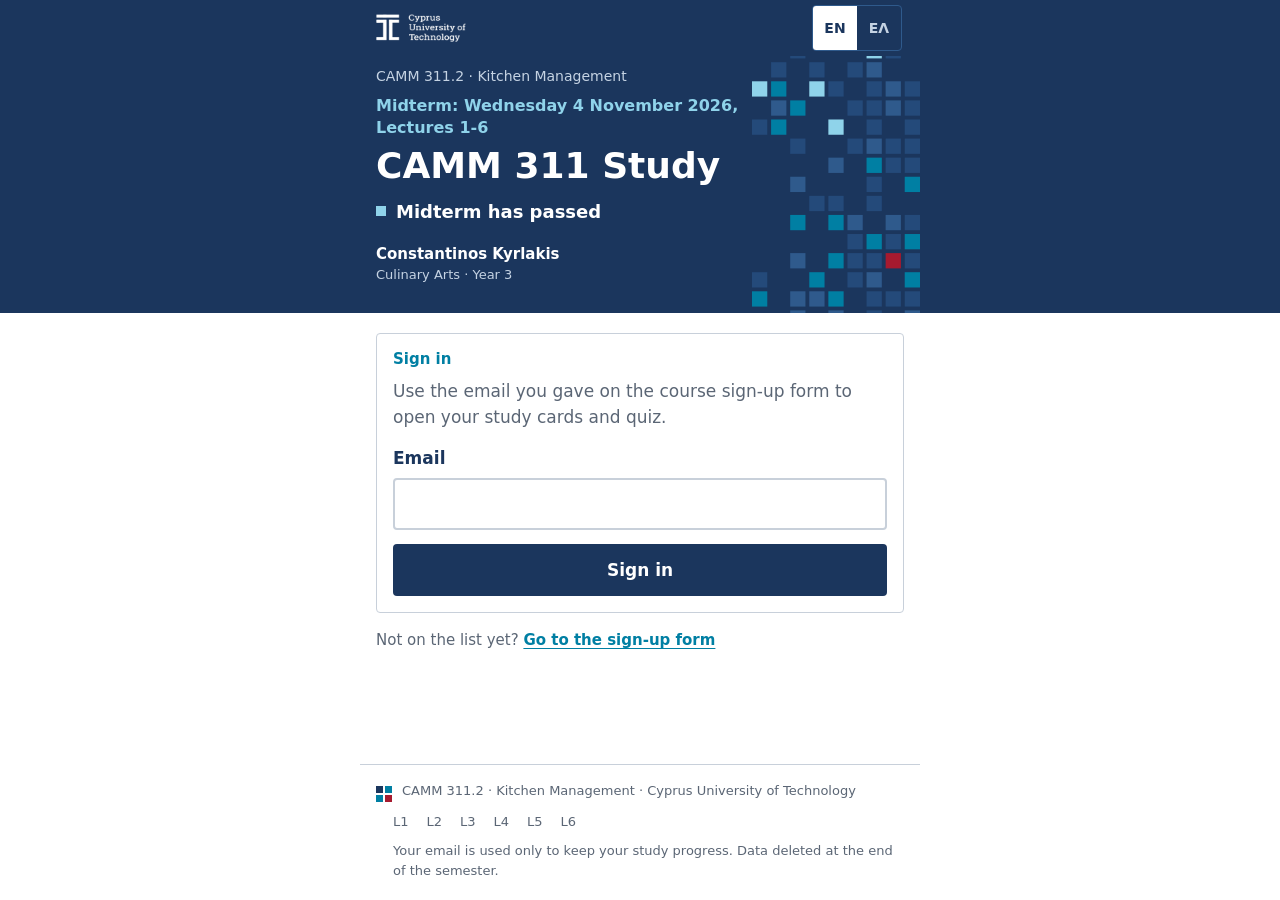
==== study/index.html @ 04f40eab "CAMM 311 study app: flip cards and practice quiz (EN/GR), installable, offline Sign-in checks the si" ====
<!doctype html>
<html lang="en">
<head>
<meta charset="utf-8">
<meta name="viewport" content="width=device-width, initial-scale=1, viewport-fit=cover">
<meta name="robots" content="noindex, nofollow">
<meta name="color-scheme" content="light dark">
<meta name="theme-color" content="#1b365d" media="(prefers-color-scheme: light)">
<meta name="theme-color" content="#091829" media="(prefers-color-scheme: dark)">
<meta name="mobile-web-app-capable" content="yes">
<meta name="apple-mobile-web-app-capable" content="yes">
<meta name="apple-mobile-web-app-title" content="CAMM 311">
<meta name="apple-mobile-web-app-status-bar-style" content="black-translucent">
<title>CAMM 311 Study</title>
<link rel="manifest" href="manifest.webmanifest">
<link rel="icon" type="image/png" href="icons/icon-192.png">
<link rel="apple-touch-icon" href="icons/apple-touch-icon.png">
<link rel="stylesheet" href="app.css">
</head>
<body>
<header id="top" class="top"></header>
<main id="main" class="wrap" tabindex="-1"><p class="status">&hellip;</p></main>
<footer class="foot wrap" id="foot"></footer>
<div id="live" class="sr" role="status" aria-live="polite"></div>
<noscript>This study app needs JavaScript. / Η εφαρμογή χρειάζεται JavaScript.</noscript>
<script src="app.js" defer></script>
</body>
</html>
---- study/app.css ----
/* CAMM 311 Study - CUT (TEPAK) deck look: flat, white academic, navy + blue, square-ish corners. */

:root {
  color-scheme: light dark;
  --bg: #ffffff;
  --surface: #ffffff;
  --bar: #1b365d;
  --ink: #1e2a38;
  --muted: #5b6675;
  --hair: #c8d0da;
  --tint: #eef3f7;
  --tint2: #dde8f0;
  --head: #1b365d;
  --navy2: #244a7a;
  --navy3: #2f5a8c;
  --blue: #007fa3;
  --lblue: #8fd3ea;
  --red: #a61a2f;
  --sub: #c5d3e3;
  --strong: #1b365d;
  --on-strong: #ffffff;
  --accent: #007fa3;
  --on-accent: #ffffff;
  --outline: #1b365d;
  --badge: #1b365d;
  --ok: #007fa3;
  --ok-bg: #e3f3f8;
  --err: #a61a2f;
  --err-bg: #f8e6e9;
  --focus: #007fa3;
  --r: 4px;
  --font: "Segoe UI", system-ui, -apple-system, Roboto, "Noto Sans", Arial, sans-serif;
}

@media (prefers-color-scheme: dark) {
  :root {
    --bg: #0f2440;
    --surface: #17345a;
    --bar: #091829;
    --ink: #dce5ee;
    --muted: #9db0c4;
    --hair: #2d4a6e;
    --tint: #17345a;
    --tint2: #21426c;
    --head: #ffffff;
    --navy2: #1b365d;
    --navy3: #2f5a8c;
    --blue: #38b2da;
    --lblue: #8fd3ea;
    --red: #f08a96;
    --sub: #b7c6d6;
    --strong: #8fd3ea;
    --on-strong: #091829;
    --accent: #38b2da;
    --on-accent: #091829;
    --outline: #8fd3ea;
    --badge: #2f5a8c;
    --ok: #38b2da;
    --ok-bg: #14405c;
    --err: #f08a96;
    --err-bg: #3d2535;
    --focus: #8fd3ea;
  }
}

*, *::before, *::after { box-sizing: border-box; }
html { -webkit-text-size-adjust: 100%; text-size-adjust: 100%; }
body {
  margin: 0;
  min-height: 100vh;
  min-height: 100dvh;
  display: flex;
  flex-direction: column;
  background: var(--bg);
  color: var(--ink);
  font: 17px/1.5 var(--font);
  -webkit-tap-highlight-color: transparent;
}
[hidden] { display: none !important; }
img, svg { max-width: 100%; }
p { margin: 0; }
button, input { font: inherit; }
button { touch-action: manipulation; }
:focus-visible { outline: 3px solid var(--focus); outline-offset: 2px; }
main:focus { outline: none; }
.sr {
  position: absolute; width: 1px; height: 1px; margin: -1px; padding: 0; overflow: hidden;
  clip: rect(0 0 0 0); white-space: nowrap; border: 0;
}

.wrap {
  width: 100%;
  max-width: 560px;
  margin: 0 auto;
  padding-left: max(16px, env(safe-area-inset-left));
  padding-right: max(16px, env(safe-area-inset-right));
}

/* ---------- top bar and hero ---------- */
.top {
  position: sticky; top: 0; z-index: 10;
  background: var(--bar); color: #fff;
  padding-top: env(safe-area-inset-top);
}
.top.home { position: static; }
.top :focus-visible { outline-color: var(--lblue); }
.bar { display: flex; align-items: center; gap: 4px; min-height: 56px; }
.bar .logo { display: block; height: 28px; width: auto; }
.bar .logo-link { display: flex; align-items: center; padding: 0 4px; min-height: 48px; }
.bar .grow { flex: 1; }
.iconbtn {
  width: 48px; height: 48px; flex: none;
  display: grid; place-items: center;
  border: 0; border-radius: var(--r);
  background: transparent; color: #fff; cursor: pointer;
}
.iconbtn:hover { background: var(--navy2); }
.lang { display: flex; border: 1px solid var(--navy3); border-radius: var(--r); overflow: hidden; margin-right: 2px; }
.lang button {
  min-width: 44px; height: 44px; padding: 0 8px;
  border: 0; background: transparent; color: var(--sub);
  font-weight: 600; font-size: 14px; cursor: pointer;
}
.lang button[aria-pressed="true"] { background: #fff; color: #1b365d; }
@media (prefers-color-scheme: dark) { .lang button[aria-pressed="true"] { background: var(--lblue); color: #091829; } }

.hero { position: relative; max-width: 560px; margin: 0 auto; overflow: hidden; }
.hero-text { position: relative; padding-top: 10px; padding-bottom: 28px; padding-right: calc(max(30%, 96px) + 6px); }
.h-sub { color: var(--sub); font-size: 14px; margin-bottom: 8px; }
.h-label { color: var(--lblue); font-weight: 600; font-size: 16px; line-height: 1.35; margin-bottom: 8px; }
.h-title { margin: 0 0 12px; color: #fff; font-weight: 600; font-size: clamp(28px, 8.4vw, 36px); line-height: 1.1; }
.h-count { display: flex; align-items: center; gap: 10px; color: #fff; font-weight: 600; font-size: 18px; margin-bottom: 18px; }
.h-count i { flex: none; width: 10px; height: 10px; background: var(--lblue); }
.h-who { color: #fff; font-weight: 600; font-size: 15px; }
.h-prog { color: var(--sub); font-size: 13px; }
.mosaic { position: absolute; top: 0; right: 0; height: 100%; width: 30%; min-width: 96px; max-width: 210px; }
.mosaic .n2 { fill: var(--navy2); }
.mosaic .n3 { fill: var(--navy3); }
.mosaic .b { fill: var(--blue); }
.mosaic .lb { fill: var(--lblue); }
.mosaic .r { fill: var(--red); }

.menuwrap { position: relative; }
.menu {
  position: absolute; right: 0; top: calc(100% + 4px); z-index: 30;
  width: min(300px, calc(100vw - 24px));
  background: var(--surface); color: var(--ink);
  border: 1px solid var(--hair); border-radius: var(--r);
  padding: 14px;
}
.menu .m-label { color: var(--muted); font-size: 13px; }
.menu .m-email { font-weight: 600; overflow-wrap: anywhere; margin-bottom: 8px; }
.menu .m-sync { color: var(--muted); font-size: 13px; margin-bottom: 12px; }
.menu :focus-visible { outline-color: var(--focus); }

/* ---------- pages ---------- */
main { flex: 1; width: 100%; }
.page { padding-top: 20px; padding-bottom: 28px; }
h1.title { margin: 0 0 6px; color: var(--head); font-weight: 600; font-size: 26px; line-height: 1.2; }
.lead { color: var(--muted); margin-bottom: 16px; }
h2.label { margin: 26px 0 10px; color: var(--blue); font-weight: 600; font-size: 15px; line-height: 1.3; }
.status { padding: 32px 0; color: var(--muted); text-align: center; }

.panel { background: var(--surface); border: 1px solid var(--hair); border-radius: var(--r); padding: 16px; }
.band { background: var(--tint); border-radius: var(--r); padding: 12px 14px; color: var(--ink); font-size: 15px; }
.band + .band { margin-top: 8px; }
.band.err { border-left: 4px solid var(--err); }
.band.ok { border-left: 4px solid var(--blue); }
.link { color: var(--blue); font-weight: 600; text-underline-offset: 3px; }

/* ---------- buttons ---------- */
.btn {
  display: inline-flex; align-items: center; justify-content: center; gap: 8px;
  min-height: 52px; padding: 12px 18px;
  border: 2px solid transparent; border-radius: var(--r);
  font-weight: 600; font-size: 17px; line-height: 1.2; text-align: center;
  cursor: pointer; -webkit-appearance: none; appearance: none;
}
.btn.primary { background: var(--strong); color: var(--on-strong); }
.btn.accent { background: var(--accent); color: var(--on-accent); }
.btn.ghost { background: transparent; color: var(--outline); border-color: var(--outline); }
.btn.block { width: 100%; }
.btn:disabled { opacity: .45; cursor: default; }
.btn.small { min-height: 48px; padding: 8px 12px; font-size: 15px; }
@media (hover: hover) {
  .btn.primary:hover:not(:disabled) { background: var(--navy2); }
  .btn.accent:hover:not(:disabled) { filter: brightness(1.08); }
  .btn.ghost:hover:not(:disabled) { background: var(--tint); }
}
@media (prefers-color-scheme: dark) {
  @media (hover: hover) { .btn.primary:hover:not(:disabled) { background: var(--lblue); filter: brightness(1.08); } }
}

.bigbtns { display: grid; gap: 12px; margin: 20px 0 8px; }
.bigbtn {
  display: flex; align-items: center; gap: 12px; width: 100%;
  min-height: 76px; padding: 14px 16px;
  border: 0; border-radius: var(--r); text-align: left; cursor: pointer;
}
.bigbtn.primary { background: var(--strong); color: var(--on-strong); }
.bigbtn.accent { background: var(--accent); color: var(--on-accent); }
.bigbtn .bb-text { flex: 1; display: block; }
.bigbtn .t { display: block; font-size: 20px; font-weight: 600; line-height: 1.25; }
.bigbtn .s { display: block; font-size: 14px; opacity: .92; }

.ic { width: 22px; height: 22px; flex: none; fill: none; stroke: currentColor; stroke-width: 2.2; stroke-linecap: round; stroke-linejoin: round; }

/* ---------- progress ---------- */
.bar-track { height: 6px; background: var(--tint2); overflow: hidden; }
.bar-track > span { display: block; height: 100%; background: var(--blue); }
.plist { border: 1px solid var(--hair); border-radius: var(--r); background: var(--surface); overflow: hidden; }
.prow { padding: 12px 14px; border-top: 1px solid var(--hair); }
.prow:first-child { border-top: 0; background: var(--tint); }
.phead { display: flex; align-items: center; gap: 10px; margin-bottom: 8px; }
.ptitle { font-weight: 600; font-size: 15px; line-height: 1.3; color: var(--head); }
.pmeta { display: grid; grid-template-columns: 1fr auto auto; gap: 12px; align-items: center; color: var(--muted); font-size: 13px; }
.badge {
  flex: none; min-width: 34px; height: 26px; padding: 0 8px;
  display: inline-grid; place-items: center;
  background: var(--badge); color: #fff;
  font-weight: 600; font-size: 13px; border-radius: 3px;
}

/* ---------- setup forms ---------- */
.setup fieldset { border: 0; padding: 0; margin: 0 0 18px; min-width: 0; }
.setup legend { padding: 0; margin: 0 0 10px; color: var(--blue); font-weight: 600; font-size: 15px; }
.choices { display: grid; gap: 8px; }
.choice, .toggle, .seg label { position: relative; display: block; cursor: pointer; }
.choice input, .seg input, .toggle input { position: absolute; opacity: 0; width: 1px; height: 1px; margin: 0; }
.choice .box {
  display: grid; grid-template-columns: auto 1fr 22px; gap: 12px; align-items: center;
  min-height: 56px; padding: 10px 14px;
  border: 2px solid var(--hair); border-radius: var(--r); background: var(--surface);
}
.choice input:checked + .box { border-color: var(--blue); background: var(--tint); }
.choice input:focus-visible + .box, .seg input:focus-visible + span { outline: 3px solid var(--focus); outline-offset: 2px; }
.choice .tick { opacity: 0; color: var(--blue); }
.choice input:checked + .box .tick { opacity: 1; }
.ct { display: block; font-weight: 600; font-size: 16px; line-height: 1.3; color: var(--head); }
.cm { display: block; font-size: 13px; color: var(--muted); }

.toggle {
  display: flex; align-items: center; justify-content: space-between; gap: 12px;
  min-height: 56px; padding: 8px 14px; margin-bottom: 8px;
  border: 2px solid var(--hair); border-radius: var(--r); background: var(--surface);
}
.toggle .tl { font-weight: 600; color: var(--head); }
.track { flex: none; position: relative; width: 48px; height: 28px; background: var(--hair); border-radius: 3px; }
.knob { position: absolute; top: 3px; left: 3px; width: 22px; height: 22px; background: #fff; border-radius: 2px; transition: transform .15s; }
.toggle input:checked ~ .track { background: var(--blue); }
.toggle input:checked ~ .track .knob { transform: translateX(20px); }
.toggle input:focus-visible ~ .track { outline: 3px solid var(--focus); outline-offset: 2px; }

.seg > div { display: grid; grid-template-columns: repeat(3, 1fr); gap: 8px; }
.seg span {
  display: grid; place-items: center; min-height: 52px;
  border: 2px solid var(--hair); border-radius: var(--r); background: var(--surface);
  font-weight: 600; color: var(--head);
}
.seg input:checked + span { border-color: var(--blue); background: var(--tint); }
.setup .note { margin-bottom: 12px; }

/* ---------- run screens ---------- */
.runbar { display: flex; align-items: center; justify-content: space-between; gap: 12px; margin-bottom: 8px; min-height: 48px; }
.counter { font-weight: 600; font-size: 18px; color: var(--head); font-variant-numeric: tabular-nums; }
.run { padding-top: 16px; }
.runprog { margin-bottom: 14px; }
.stage { padding: 4px 10px 8px; margin: 0 -10px; overflow-x: hidden; }
@supports (overflow: clip) { .stage { overflow-x: clip; overflow-y: visible; } }

.card {
  perspective: 1200px; touch-action: pan-y; cursor: pointer;
  -webkit-user-select: none; user-select: none;
  transition: transform .22s ease, opacity .22s ease;
}
.card.dragging { transition: none; }
.card .inner { display: grid; position: relative; min-height: 300px; transform-style: preserve-3d; transition: transform .5s cubic-bezier(.3, .6, .2, 1); }
.card.flipped .inner { transform: rotateY(180deg); }
.face {
  grid-area: 1 / 1; display: flex; flex-direction: column;
  -webkit-backface-visibility: hidden; backface-visibility: hidden;
  padding: 20px 18px; border: 1px solid var(--hair); border-radius: var(--r);
  background: var(--surface);
}
.face.back { transform: rotateY(180deg); background: var(--tint2); border-color: var(--tint2); }
.face .tag { color: var(--blue); font-weight: 600; font-size: 14px; }
.face.back .tag { color: var(--head); }
.face .txt { margin: auto 0; padding: 14px 0; font-size: clamp(19px, 5.2vw, 21px); line-height: 1.45; white-space: pre-line; overflow-wrap: break-word; }
.face.front .txt { font-weight: 600; color: var(--head); }
.face .hint { color: var(--muted); font-size: 13px; }
.card.swipe-know .face { border-color: var(--blue); box-shadow: inset 0 0 0 3px var(--blue); }
.card.swipe-not .face { border-color: var(--muted); box-shadow: inset 0 0 0 3px var(--muted); }

.actions {
  position: sticky; bottom: 0; z-index: 5;
  display: grid; grid-template-columns: 1fr 1fr; gap: 10px;
  margin: 10px -16px 0; padding: 12px 16px calc(12px + env(safe-area-inset-bottom));
  background: var(--bg); border-top: 1px solid var(--hair);
}
.actions.one { grid-template-columns: 1fr; }

/* ---------- quiz ---------- */
.qtag { color: var(--blue); font-weight: 600; font-size: 14px; margin-bottom: 6px; }
.stem { margin: 0 0 16px; color: var(--head); font-weight: 600; font-size: 20px; line-height: 1.4; overflow-wrap: break-word; }
.options { display: grid; gap: 10px; }
.opt {
  display: grid; grid-template-columns: 30px 1fr 24px; gap: 12px; align-items: center;
  width: 100%; min-height: 56px; padding: 10px 14px; text-align: left;
  border: 2px solid var(--hair); border-radius: var(--r);
  background: var(--surface); color: var(--ink); font-size: 17px; line-height: 1.4; cursor: pointer;
}
.opt .letter { width: 30px; height: 30px; display: grid; place-items: center; background: var(--tint); color: var(--head); font-weight: 600; font-size: 14px; border-radius: 3px; }
.opt .otxt { overflow-wrap: anywhere; }
.opt .omark { display: grid; place-items: center; }
@media (hover: hover) { .opt:not([aria-disabled="true"]):hover { border-color: var(--blue); } }
.opt.correct { border-color: var(--ok); background: var(--ok-bg); }
.opt.correct .letter { background: var(--ok); color: var(--on-accent); }
.opt.correct .omark { color: var(--ok); }
.opt.wrong { border-color: var(--err); background: var(--err-bg); }
.opt.wrong .letter { background: var(--err); color: #fff; }
.opt.wrong .omark { color: var(--err); }
.opt.dim { opacity: .75; }
@media (prefers-color-scheme: dark) { .opt.wrong .letter { color: #091829; } }
.opt[aria-disabled="true"] { cursor: default; }

.feedback { margin-top: 14px; scroll-margin-bottom: 110px; }
.feedback:not(:empty) { padding: 14px 16px; background: var(--tint); border-left: 4px solid var(--ok); border-radius: var(--r); }
.feedback.bad:not(:empty) { border-left-color: var(--err); }
.fb-head { display: flex; align-items: center; gap: 8px; font-weight: 600; color: var(--ok); }
.feedback.bad .fb-head { color: var(--err); }
.fb-ans { margin-top: 6px; }
.fb-exp { margin-top: 6px; color: var(--ink); }

/* ---------- results ---------- */
.score { display: flex; align-items: baseline; gap: 14px; margin: 6px 0 10px; color: var(--head); }
.score b { font-size: 48px; font-weight: 600; line-height: 1; font-variant-numeric: tabular-nums; }
.score span { font-size: 22px; font-weight: 600; color: var(--blue); }
.stack { display: grid; gap: 10px; margin-top: 18px; }
.wrongitem { padding: 14px 0; border-top: 1px solid var(--hair); }
.wrongitem:first-of-type { border-top: 0; }
.wrongitem .wq { font-weight: 600; color: var(--head); margin-bottom: 6px; }
.wrongitem .wa { font-size: 15px; margin-top: 2px; }
.wrongitem .wmine { color: var(--err); }
.wrongitem .wexp { font-size: 15px; color: var(--muted); margin-top: 6px; }

/* ---------- sign in ---------- */
.field { display: grid; gap: 6px; margin-bottom: 14px; }
.field label { font-weight: 600; color: var(--head); }
.field input {
  width: 100%; min-height: 52px; padding: 10px 12px;
  border: 2px solid var(--hair); border-radius: var(--r);
  background: var(--surface); color: var(--ink);
}
.field input:focus { border-color: var(--blue); outline: none; }
.field input:focus-visible { outline: 3px solid var(--focus); outline-offset: 2px; }
.msg { margin-top: 14px; }
.msg:empty { display: none; }
.after { margin-top: 16px; font-size: 15px; color: var(--muted); }
#install:empty, [data-install]:empty { display: none; }
[data-install] { margin: 14px 0 0; }
.ioshint .iconbtn { color: var(--ink); }
.ioshint .iconbtn:hover { background: var(--tint2); }
.ioshint { display: flex; align-items: center; justify-content: space-between; gap: 8px; background: var(--tint); border-radius: var(--r); padding: 4px 4px 4px 14px; font-size: 15px; }

/* ---------- footer ---------- */
.foot { border-top: 1px solid var(--hair); padding-top: 16px; padding-bottom: calc(20px + env(safe-area-inset-bottom)); color: var(--muted); font-size: 13px; line-height: 1.5; }
.foot-main { display: flex; align-items: flex-start; gap: 10px; }
.px { flex: none; display: grid; grid-template-columns: 7px 7px; gap: 2px; margin-top: 5px; }
.px i { display: block; width: 7px; height: 7px; background: var(--head); }
.px i:nth-child(2), .px i:nth-child(3) { background: var(--blue); }
.px i:nth-child(4) { background: var(--red); }
.lecnav { display: flex; flex-wrap: wrap; gap: 6px 18px; margin: 10px 0 10px 17px; }
.lecnav span { position: relative; }
.lecnav span.on { color: var(--head); font-weight: 600; }
.lecnav span.on::before { content: ""; position: absolute; left: -13px; top: 50%; margin-top: -3px; width: 7px; height: 7px; background: var(--blue); }
.foot .priv { margin-left: 17px; }

@media (prefers-reduced-motion: reduce) {
  .card, .card .inner, .knob { transition: none !important; }
}

/* keep quiz feedback clear of the sticky Next bar when scrolled into view */
.feedback { scroll-margin-bottom: 104px; }
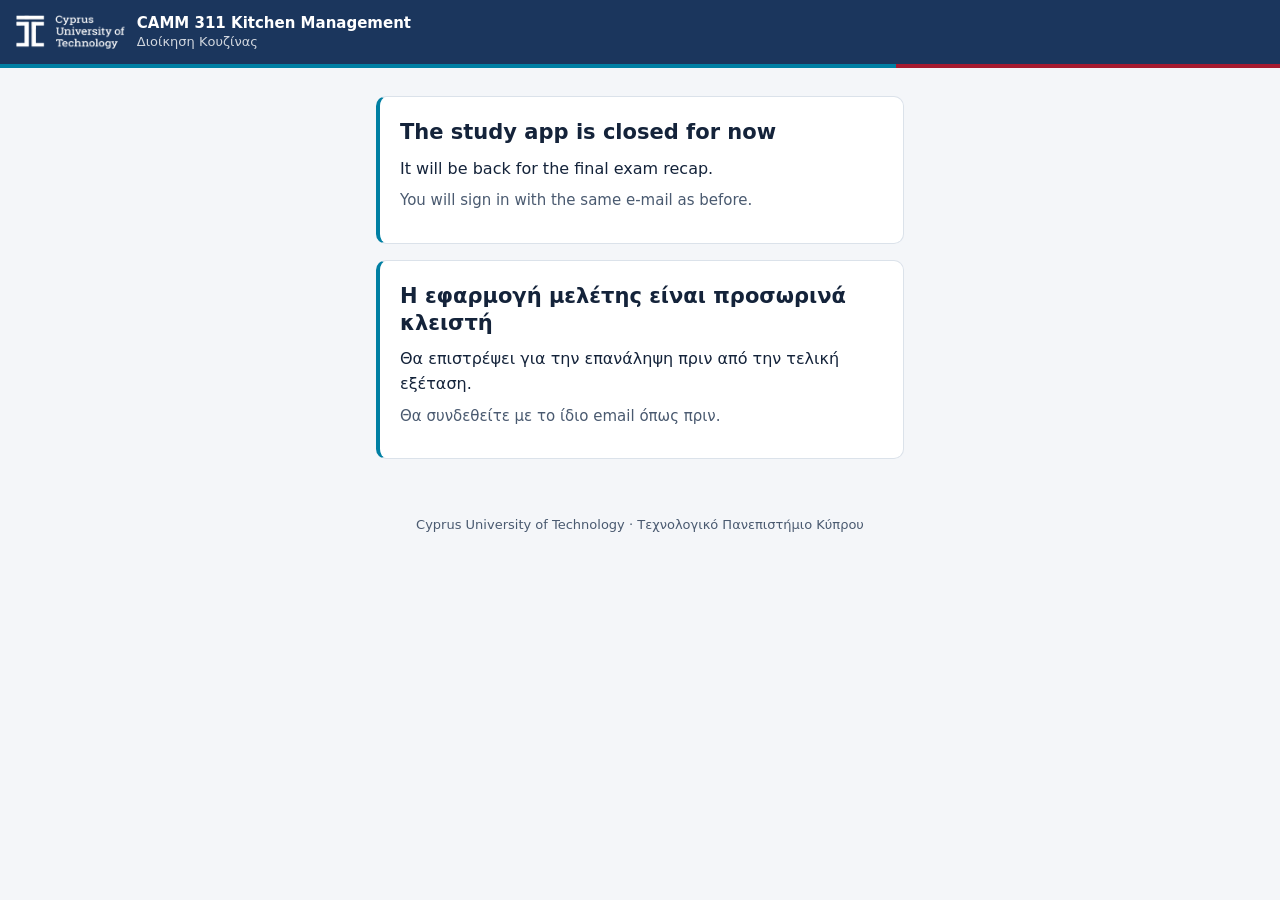
==== commit 7fa96a01: "Study app: closed until the final exam recap Replace the study app with a bilingual (EN/GR) closed n" ====
--- a/study/index.html
+++ b/study/index.html
@@ -15,14 +15,71 @@
 <link rel="manifest" href="manifest.webmanifest">
 <link rel="icon" type="image/png" href="icons/icon-192.png">
 <link rel="apple-touch-icon" href="icons/apple-touch-icon.png">
-<link rel="stylesheet" href="app.css">
+<style>
+  :root {
+    --navy: #1b365d; --blue: #007fa3; --red: #a61a2f;
+    --bg: #f4f6f9; --card: #ffffff; --text: #14233a; --muted: #4a5a70; --line: #dbe2ea;
+  }
+  @media (prefers-color-scheme: dark) {
+    :root { --bg: #091829; --card: #10233b; --text: #e8eef5; --muted: #a9b8c9; --line: #22395a; }
+  }
+  * { box-sizing: border-box; }
+  html, body { margin: 0; }
+  body {
+    min-height: 100vh; background: var(--bg); color: var(--text);
+    font-family: "Segoe UI", system-ui, -apple-system, Roboto, Arial, sans-serif;
+    line-height: 1.55; -webkit-text-size-adjust: 100%;
+  }
+  .top {
+    background: var(--navy); color: #fff;
+    padding: calc(14px + env(safe-area-inset-top)) 16px 14px;
+    display: flex; align-items: center; gap: 12px;
+  }
+  .top img { height: 34px; width: auto; display: block; }
+  .top .name { font-weight: 600; font-size: 15px; line-height: 1.3; }
+  .top .name span { display: block; font-weight: 400; opacity: .8; font-size: 13px; }
+  .bar { height: 4px; background: linear-gradient(90deg, var(--blue) 0 70%, var(--red) 70% 100%); }
+  main { max-width: 560px; margin: 0 auto; padding: 28px 16px 40px; }
+  .card {
+    background: var(--card); border: 1px solid var(--line); border-radius: 10px;
+    padding: 22px 20px; margin-bottom: 16px;
+    border-left: 4px solid var(--blue);
+  }
+  h1 { font-size: 21px; line-height: 1.3; margin: 0 0 10px; font-weight: 600; }
+  p { margin: 0 0 8px; font-size: 16px; }
+  .muted { color: var(--muted); font-size: 15px; }
+  footer { max-width: 560px; margin: 0 auto; padding: 0 16px 32px; color: var(--muted); font-size: 13px; text-align: center; }
+</style>
 </head>
 <body>
-<header id="top" class="top"></header>
-<main id="main" class="wrap" tabindex="-1"><p class="status">&hellip;</p></main>
-<footer class="foot wrap" id="foot"></footer>
-<div id="live" class="sr" role="status" aria-live="polite"></div>
-<noscript>This study app needs JavaScript. / Η εφαρμογή χρειάζεται JavaScript.</noscript>
-<script src="app.js" defer></script>
+<header class="top">
+  <img src="img/cut_logo_white.png" alt="Cyprus University of Technology">
+  <div class="name">CAMM 311 Kitchen Management<span>Διοίκηση Κουζίνας</span></div>
+</header>
+<div class="bar"></div>
+
+<main>
+  <section class="card" lang="en">
+    <h1>The study app is closed for now</h1>
+    <p>It will be back for the final exam recap.</p>
+    <p class="muted">You will sign in with the same e-mail as before.</p>
+  </section>
+
+  <section class="card" lang="el">
+    <h1>Η εφαρμογή μελέτης είναι προσωρινά κλειστή</h1>
+    <p>Θα επιστρέψει για την επανάληψη πριν από την τελική εξέταση.</p>
+    <p class="muted">Θα συνδεθείτε με το ίδιο email όπως πριν.</p>
+  </section>
+</main>
+
+<footer>Cyprus University of Technology &middot; Τεχνολογικό Πανεπιστήμιο Κύπρου</footer>
+
+<script>
+  if ('serviceWorker' in navigator) {
+    window.addEventListener('load', function () {
+      navigator.serviceWorker.register('sw.js', { scope: './' }).catch(function () {});
+    });
+  }
+</script>
 </body>
 </html>
